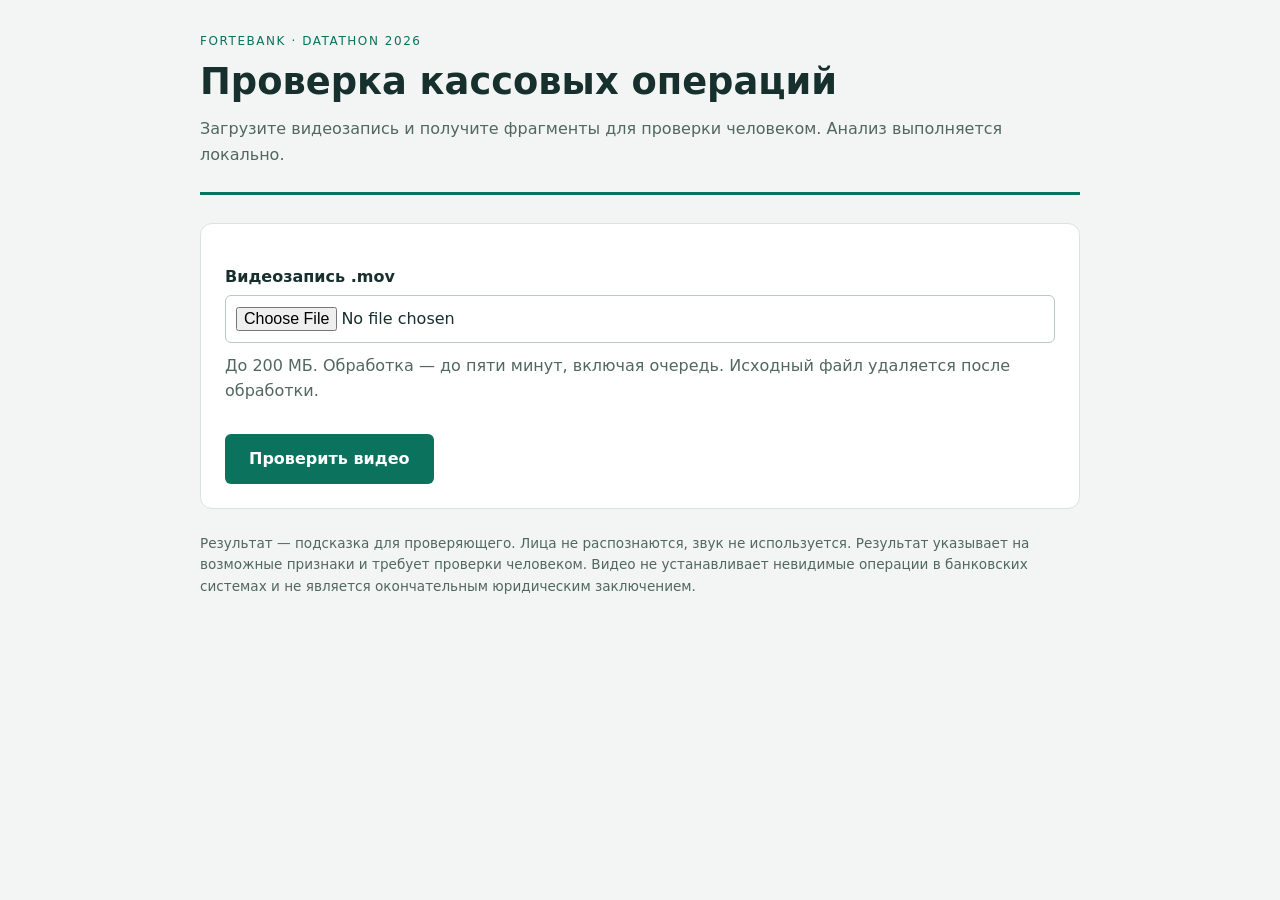
==== service/static/index.html @ 7c1fbc2e "Build mission validation and self-hosted video auditor foundation" ====
<!doctype html>
<html lang="ru">
<meta charset="utf-8">
<meta name="viewport" content="width=device-width,initial-scale=1">
<title>ForteBank · Проверка кассовых операций</title>
<style>
:root{font:16px/1.6 system-ui,sans-serif;color:#17302d;background:#f2f5f3}*{box-sizing:border-box}body{max-width:920px;margin:0 auto;padding:32px 20px}header{border-bottom:3px solid #0b725d;margin-bottom:28px;padding-bottom:14px}.eyebrow{font-size:.75rem;letter-spacing:.13em;text-transform:uppercase;color:#0b725d}h1{font-size:clamp(1.6rem,5vw,2.3rem);line-height:1.2;margin:9px 0 12px}h2{font-size:1.25rem}p{margin:10px 0}.muted{color:#526760}section{background:white;padding:24px;border:1px solid #d9e4dc;border-radius:12px;margin:18px 0}label{display:block;font-weight:600;margin:16px 0 6px}input{display:block;width:100%;font:inherit;padding:10px;border:1px solid #b7cbc1;border-radius:6px}button{font:inherit;font-weight:600;background:#0b725d;color:white;border:0;border-radius:6px;padding:12px 24px;margin-top:20px;cursor:pointer}button:disabled{background:#79988d;cursor:wait}.status{padding:16px;background:#eef5f1;border-left:4px solid #0b725d}.failed{border-color:#b23c34;background:#fff0ee}.event{border-top:1px solid #d9e4dc;padding-top:18px;margin-top:18px}.frames{display:flex;flex-wrap:wrap;gap:14px}figure{margin:0;flex:1;min-width:180px;max-width:310px}figure img{display:block;max-width:100%;border-radius:5px}figcaption{font-size:.85rem;color:#526760}footer{font-size:.85rem;color:#526760;margin-top:24px}[hidden]{display:none!important}
</style>
<header><div class="eyebrow">ForteBank · Datathon 2026</div><h1>Проверка кассовых операций</h1><p class="muted">Загрузите видеозапись и получите фрагменты для проверки человеком. Анализ выполняется локально.</p></header>
<section><form id="upload"><label for="file">Видеозапись .mov</label><input id="file" type="file" accept=".mov,video/quicktime" required><p class="muted">До 200 МБ. Обработка — до пяти минут, включая очередь. Исходный файл удаляется после обработки.</p><button id="submit" type="submit">Проверить видео</button></form></section>
<section id="result" hidden aria-live="polite"><div id="status" class="status"></div><div id="events"></div></section>
<footer>Результат — подсказка для проверяющего. Лица не распознаются, звук не используется. Результат указывает на возможные признаки и требует проверки человеком. Видео не устанавливает невидимые операции в банковских системах и не является окончательным юридическим заключением.</footer>
<script>
const form=document.getElementById('upload'),button=document.getElementById('submit'),statusBox=document.getElementById('status'),events=document.getElementById('events'),resultBox=document.getElementById('result');
const delay=ms=>new Promise(resolve=>setTimeout(resolve,ms));
function setStatus(message,failed=false){resultBox.hidden=false;statusBox.textContent=message;statusBox.className=failed?'status failed':'status';}
function node(tag,text,parent){const element=document.createElement(tag);element.textContent=text;parent.appendChild(element);return element;}
function seconds(value){const whole=Math.floor(value);return String(Math.floor(whole/60)).padStart(2,'0')+':'+String(whole%60).padStart(2,'0')+' ('+value.toFixed(1)+' с)';}
async function responseJson(response){let data;try{data=await response.json();}catch{throw new Error('Сервис вернул непонятный ответ.');}if(!response.ok){if(response.status===401)throw new Error('Проверьте ключ API.');if(response.status===503)throw new Error('Сервис занят или ещё не настроен. Повторите попытку позже.');throw new Error(typeof data.detail==='string'?data.detail:'Не удалось принять видео.');}return data;}
function showResult(data){if(data.status==='failed'){setStatus('Обработка не завершена: файл не удалось проанализировать в отведённое время. Это не означает отсутствие нарушения.',true);return;}setStatus(data.verdict==='violation'?'Обнаружены признаки возможных нарушений':'Нарушение не обнаружено. Результат ограничен возможностями текущей модели.');for(const event of data.violations){const card=node('article','',events);card.className='event';node('h2',event.type+' · '+seconds(event.timecode_sec),card);node('p',event.description,card);const frames=node('div','',card);frames.className='frames';for(const frame of event.evidence_frames){const figure=node('figure','',frames),image=document.createElement('img');image.src='data:image/jpeg;base64,'+frame.image_base64;image.alt='Кадр для проверки, '+seconds(frame.timestamp_sec);figure.appendChild(image);node('figcaption',seconds(frame.timestamp_sec),figure);}}}
form.addEventListener('submit',async event=>{event.preventDefault();button.disabled=true;events.replaceChildren();const video=document.getElementById('file').files[0];const started=Date.now();try{if(!video||!video.name.toLowerCase().endsWith('.mov'))throw new Error('Выберите видео в формате .mov.');if(video.size>200*1024*1024)throw new Error('Видео превышает 200 МБ.');const body=new FormData();body.append('file',video);setStatus('Видео загружается…');const accepted=await responseJson(await fetch('/ui/analyze',{method:'POST',body,signal:AbortSignal.timeout(300000)}));while(true){if(Date.now()-started>=300000)throw new Error('Время ожидания истекло. Анализ не считается завершённым.');setStatus('Видео обрабатывается локально… '+Math.floor((Date.now()-started)/1000)+' с');const remaining=300000-(Date.now()-started);const data=await responseJson(await fetch('/ui/jobs/'+encodeURIComponent(accepted.job_id),{cache:'no-store',signal:AbortSignal.timeout(Math.min(remaining,15000))}));if(data.status==='done'||data.status==='failed'){showResult(data);break;}await delay(1000);}}catch(error){setStatus(error.name==='TimeoutError'?'Время ожидания истекло. Обработка не подтверждена.':error.message,true);}finally{button.disabled=false;}});
</script>
</html>
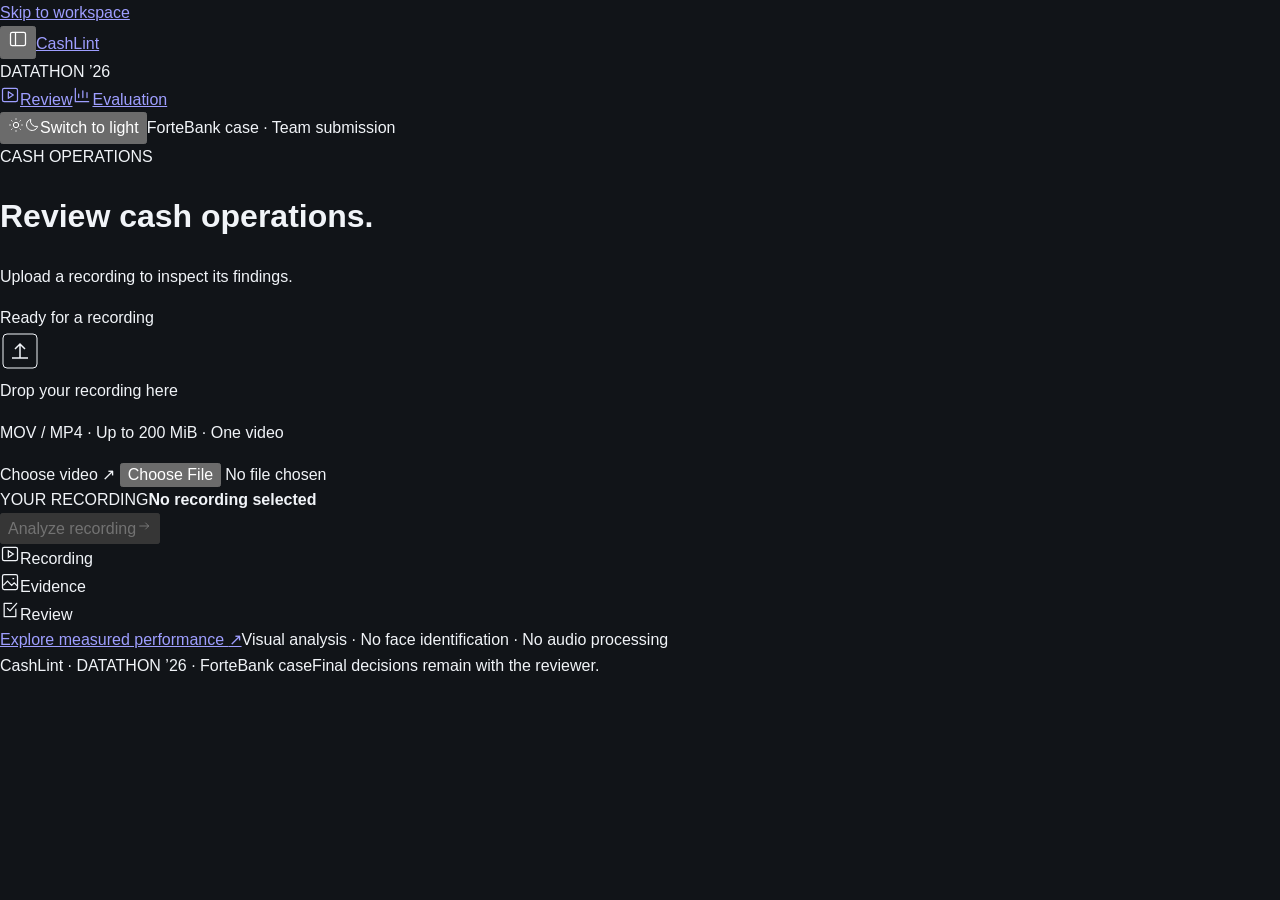
==== commit b812cc2b: "Publish code review snapshot of local video recognition service" ====
--- a/service/static/index.html
+++ b/service/static/index.html
@@ -1,23 +1,46 @@
 <!doctype html>
-<html lang="ru">
-<meta charset="utf-8">
-<meta name="viewport" content="width=device-width,initial-scale=1">
-<title>ForteBank · Проверка кассовых операций</title>
-<style>
-:root{font:16px/1.6 system-ui,sans-serif;color:#17302d;background:#f2f5f3}*{box-sizing:border-box}body{max-width:920px;margin:0 auto;padding:32px 20px}header{border-bottom:3px solid #0b725d;margin-bottom:28px;padding-bottom:14px}.eyebrow{font-size:.75rem;letter-spacing:.13em;text-transform:uppercase;color:#0b725d}h1{font-size:clamp(1.6rem,5vw,2.3rem);line-height:1.2;margin:9px 0 12px}h2{font-size:1.25rem}p{margin:10px 0}.muted{color:#526760}section{background:white;padding:24px;border:1px solid #d9e4dc;border-radius:12px;margin:18px 0}label{display:block;font-weight:600;margin:16px 0 6px}input{display:block;width:100%;font:inherit;padding:10px;border:1px solid #b7cbc1;border-radius:6px}button{font:inherit;font-weight:600;background:#0b725d;color:white;border:0;border-radius:6px;padding:12px 24px;margin-top:20px;cursor:pointer}button:disabled{background:#79988d;cursor:wait}.status{padding:16px;background:#eef5f1;border-left:4px solid #0b725d}.failed{border-color:#b23c34;background:#fff0ee}.event{border-top:1px solid #d9e4dc;padding-top:18px;margin-top:18px}.frames{display:flex;flex-wrap:wrap;gap:14px}figure{margin:0;flex:1;min-width:180px;max-width:310px}figure img{display:block;max-width:100%;border-radius:5px}figcaption{font-size:.85rem;color:#526760}footer{font-size:.85rem;color:#526760;margin-top:24px}[hidden]{display:none!important}
-</style>
-<header><div class="eyebrow">ForteBank · Datathon 2026</div><h1>Проверка кассовых операций</h1><p class="muted">Загрузите видеозапись и получите фрагменты для проверки человеком. Анализ выполняется локально.</p></header>
-<section><form id="upload"><label for="file">Видеозапись .mov</label><input id="file" type="file" accept=".mov,video/quicktime" required><p class="muted">До 200 МБ. Обработка — до пяти минут, включая очередь. Исходный файл удаляется после обработки.</p><button id="submit" type="submit">Проверить видео</button></form></section>
-<section id="result" hidden aria-live="polite"><div id="status" class="status"></div><div id="events"></div></section>
-<footer>Результат — подсказка для проверяющего. Лица не распознаются, звук не используется. Результат указывает на возможные признаки и требует проверки человеком. Видео не устанавливает невидимые операции в банковских системах и не является окончательным юридическим заключением.</footer>
-<script>
-const form=document.getElementById('upload'),button=document.getElementById('submit'),statusBox=document.getElementById('status'),events=document.getElementById('events'),resultBox=document.getElementById('result');
-const delay=ms=>new Promise(resolve=>setTimeout(resolve,ms));
-function setStatus(message,failed=false){resultBox.hidden=false;statusBox.textContent=message;statusBox.className=failed?'status failed':'status';}
-function node(tag,text,parent){const element=document.createElement(tag);element.textContent=text;parent.appendChild(element);return element;}
-function seconds(value){const whole=Math.floor(value);return String(Math.floor(whole/60)).padStart(2,'0')+':'+String(whole%60).padStart(2,'0')+' ('+value.toFixed(1)+' с)';}
-async function responseJson(response){let data;try{data=await response.json();}catch{throw new Error('Сервис вернул непонятный ответ.');}if(!response.ok){if(response.status===401)throw new Error('Проверьте ключ API.');if(response.status===503)throw new Error('Сервис занят или ещё не настроен. Повторите попытку позже.');throw new Error(typeof data.detail==='string'?data.detail:'Не удалось принять видео.');}return data;}
-function showResult(data){if(data.status==='failed'){setStatus('Обработка не завершена: файл не удалось проанализировать в отведённое время. Это не означает отсутствие нарушения.',true);return;}setStatus(data.verdict==='violation'?'Обнаружены признаки возможных нарушений':'Нарушение не обнаружено. Результат ограничен возможностями текущей модели.');for(const event of data.violations){const card=node('article','',events);card.className='event';node('h2',event.type+' · '+seconds(event.timecode_sec),card);node('p',event.description,card);const frames=node('div','',card);frames.className='frames';for(const frame of event.evidence_frames){const figure=node('figure','',frames),image=document.createElement('img');image.src='data:image/jpeg;base64,'+frame.image_base64;image.alt='Кадр для проверки, '+seconds(frame.timestamp_sec);figure.appendChild(image);node('figcaption',seconds(frame.timestamp_sec),figure);}}}
-form.addEventListener('submit',async event=>{event.preventDefault();button.disabled=true;events.replaceChildren();const video=document.getElementById('file').files[0];const started=Date.now();try{if(!video||!video.name.toLowerCase().endsWith('.mov'))throw new Error('Выберите видео в формате .mov.');if(video.size>200*1024*1024)throw new Error('Видео превышает 200 МБ.');const body=new FormData();body.append('file',video);setStatus('Видео загружается…');const accepted=await responseJson(await fetch('/ui/analyze',{method:'POST',body,signal:AbortSignal.timeout(300000)}));while(true){if(Date.now()-started>=300000)throw new Error('Время ожидания истекло. Анализ не считается завершённым.');setStatus('Видео обрабатывается локально… '+Math.floor((Date.now()-started)/1000)+' с');const remaining=300000-(Date.now()-started);const data=await responseJson(await fetch('/ui/jobs/'+encodeURIComponent(accepted.job_id),{cache:'no-store',signal:AbortSignal.timeout(Math.min(remaining,15000))}));if(data.status==='done'||data.status==='failed'){showResult(data);break;}await delay(1000);}}catch(error){setStatus(error.name==='TimeoutError'?'Время ожидания истекло. Обработка не подтверждена.':error.message,true);}finally{button.disabled=false;}});
-</script>
-</html>
+<html lang="en" data-theme="dark" data-sidebar="open">
+<head>
+<meta charset="utf-8"><meta name="viewport" content="width=device-width,initial-scale=1">
+<meta name="description" content="Evidence-led review of cash-handling video. DATATHON '26, ForteBank case.">
+<title>Review recording · CashLint</title>
+<script src="/static/theme.js"></script>
+<script src="/static/shell.js"></script>
+<link rel="stylesheet" href="/styles/tokens.css"><link rel="stylesheet" href="/static/workspace.css">
+<script src="/static/workspace.js" defer></script>
+<script src="/static/results.js" defer></script>
+<script src="/static/review.js" defer></script>
+</head>
+<body data-page="review" data-review-state="empty">
+<a class="skip-link" href="#main-content">Skip to workspace</a>
+<header class="topbar"><button id="sidebar-toggle" class="sidebar-toggle" type="button" aria-label="Toggle sidebar" aria-controls="workspace-sidebar" aria-expanded="true" title="Close sidebar"><svg width="20" height="20" viewBox="0 0 24 24" fill="none" aria-hidden="true"><rect x="3" y="4" width="18" height="16" rx="2" stroke="currentColor" stroke-width="1.5"/><path d="M9 4v16" stroke="currentColor" stroke-width="1.5"/></svg></button><a class="wordmark" href="/review" aria-label="CashLint review workspace">CashLint</a><div class="topbar-right"><span>DATATHON ’26</span></div></header>
+<aside class="sidebar" id="workspace-sidebar" aria-label="Workspace navigation"><nav><a class="nav-item active" href="/review" data-current-review aria-current="page"><svg class="nav-icon" width="20" height="20" viewBox="0 0 24 24" fill="none" aria-hidden="true"><rect x="3" y="4" width="18" height="16" rx="2" stroke="currentColor" stroke-width="1.5"/><path d="m10 8 6 4-6 4V8Z" stroke="currentColor" stroke-width="1.5" stroke-linejoin="round"/></svg>Review</a><a class="nav-item" href="/evaluation"><svg class="nav-icon" width="20" height="20" viewBox="0 0 24 24" fill="none" aria-hidden="true"><path d="M4 4v16h16M8 15v-4m5 4V7m5 8v-6" stroke="currentColor" stroke-width="1.5" stroke-linecap="round"/></svg>Evaluation</a></nav><div class="sidebar-bottom"><button class="theme-toggle" type="button" aria-label="Switch to light" title="Switch to light"><svg class="theme-sun" width="16" height="16" viewBox="0 0 24 24" fill="none" aria-hidden="true"><circle cx="12" cy="12" r="4" stroke="currentColor" stroke-width="1.5"/><path d="M12 2v2m0 16v2M2 12h2m16 0h2M5 5l1.5 1.5m11 11L19 19M5 19l1.5-1.5m11-11L19 5" stroke="currentColor" stroke-width="1.5"/></svg><svg class="theme-moon" width="16" height="16" viewBox="0 0 24 24" fill="none" aria-hidden="true"><path d="M20.5 14a8.5 8.5 0 0 1-10.5-10.5A8.5 8.5 0 1 0 20.5 14Z" stroke="currentColor" stroke-width="1.5" stroke-linejoin="round"/></svg><span class="theme-label">Switch to light</span></button><span class="sidebar-case">ForteBank case · Team submission</span></div></aside><button class="sidebar-backdrop" type="button" aria-label="Close sidebar" tabindex="-1" hidden></button>
+
+<main id="main-content">
+<div class="page-heading"><div><div class="eyebrow"><span class="accent-rule"></span> CASH OPERATIONS</div><h1>Review cash operations.</h1><p>Upload a recording to inspect its findings.</p></div><div class="page-meta"><span id="state-label" class="state-label">Ready for a recording</span><span id="job-reference" class="snapshot" hidden></span></div></div>
+<form id="upload" class="intake" novalidate>
+<div class="drop-zone" id="drop-zone">
+<svg width="40" height="40" viewBox="0 0 40 40" fill="none" aria-hidden="true"><rect x="3" y="3" width="34" height="34" rx="4" stroke="currentColor"/><path d="M20 27V13m-5 5 5-5 5 5M12 27h16" stroke="currentColor" stroke-width="1.5"/></svg>
+<div><label for="file" class="upload-label">Drop your recording here</label><p id="file-help">MOV / MP4 · Up to 200 MiB · One video</p></div><span class="browse-button" aria-hidden="true">Choose video <span>↗</span></span>
+<input id="file" type="file" accept=".mov,.mp4,video/quicktime,video/mp4" aria-label="Choose a recording" aria-describedby="file-help">
+</div>
+<div class="upload-actions"><div class="file-meta"><span class="small-label" id="file-label">YOUR RECORDING</span><strong id="file-detail">No recording selected</strong><span id="file-duration" class="muted"></span></div><div class="action-group"><button id="replace-recording" class="quiet-button" type="button" hidden>Change video</button><button class="primary-button" id="submit" type="submit" disabled><span id="submit-label">Analyze recording</span><svg width="16" height="16" viewBox="0 0 24 24" fill="none" aria-hidden="true"><path d="M5 12h14m-5-5 5 5-5 5" stroke="currentColor" stroke-width="1.5"/></svg></button></div></div>
+</form>
+<div id="job-status" class="job-status" role="status" aria-live="polite" hidden><span class="activity-mark" id="activity-mark" aria-hidden="true"></span><div class="status-copy"><strong id="job-status-title"></strong><p id="job-status-detail"></p><progress id="upload-progress" max="100" value="0" aria-label="Video upload progress" hidden></progress></div><span id="elapsed" aria-live="off"></span><button id="retry-result" class="quiet-button" type="button" hidden>Check again</button></div>
+<div id="result-summary" class="result-summary" hidden><div id="verdict" class="verdict" hidden></div><span class="result-scope">Verify against original evidence</span><p class="notice" id="analysis-note" hidden></p></div>
+<section class="workbench" id="workbench" aria-label="Recording and findings" hidden>
+<div class="viewer-column"><div class="viewer-panel">
+<div class="viewer-toolbar"><div class="viewer-tabs" role="tablist" aria-label="Media viewer"><button id="recording-tab" type="button" role="tab" aria-selected="true" aria-controls="video-shell">Recording</button><button id="evidence-tab" type="button" role="tab" aria-selected="false" aria-controls="evidence-inspector" disabled>Evidence <span id="evidence-total"></span></button></div><span id="viewer-source" class="small-label">LOCAL PLAYBACK</span></div>
+<div id="media-empty" class="media-empty"><svg width="48" height="48" viewBox="0 0 48 48" fill="none" aria-hidden="true"><rect x="5" y="7" width="38" height="34" rx="3" stroke="currentColor"/><path d="m20 17 12 7-12 7V17Z" stroke="currentColor" stroke-width="1.5"/></svg><h2 id="media-empty-title">The recording stays here.</h2><p id="media-empty-copy">Preview your video while analysis runs.</p><button class="quiet-button" id="attach-recording" type="button" hidden>Select original for playback</button></div>
+<input class="sr-only" id="source-file" type="file" accept=".mov,.mp4,video/quicktime,video/mp4" aria-label="Select original recording for local playback">
+<div class="video-shell" id="video-shell" role="tabpanel" aria-labelledby="recording-tab" hidden><video id="video" controls muted playsinline preload="metadata" aria-label="Selected source recording"></video></div>
+<section class="evidence-inspector" id="evidence-inspector" role="tabpanel" aria-labelledby="evidence-tab" hidden><button class="inspector-image" id="inspect-frame" type="button" aria-label="Enlarge selected original evidence"><img id="selected-frame" alt=""></button><div id="frame-error" class="frame-error" role="status" hidden>Evidence image could not be displayed. Try another frame or inspect the original recording.</div><div class="frame-controls"><button id="prev-frame" class="icon-button" type="button" aria-label="Previous evidence frame">←</button><span id="frame-position">—</span><button id="next-frame" class="icon-button" type="button" aria-label="Next evidence frame">→</button><span id="selected-time" class="inspector-time">—</span></div><div id="frame-picker" class="frame-picker" aria-label="Evidence frames for the selected finding"></div></section>
+<div class="video-caption"><span id="video-file-name">Source recording</span><span id="video-clock">00:00</span></div>
+</div><p class="media-note" id="playback-note" hidden></p><p class="notice compact" id="playback-error" hidden>Local playback is unavailable in this browser. Original evidence frames remain available.</p><p id="selected-caption" class="inspector-caption" hidden></p><div class="timeline-header" id="timeline-header" hidden><span class="small-label">REPORTED MOMENTS</span></div><div class="event-timeline" id="event-timeline" aria-label="Reported event timestamps" hidden></div></div>
+<div class="findings-panel"><div class="findings-heading"><div><span class="small-label">FINDINGS</span><span class="count-badge" id="event-count">—</span></div><div class="event-navigation"><button class="icon-button" id="prev-event" type="button" aria-label="Previous finding" disabled>←</button><span id="event-position">—</span><button class="icon-button" id="next-event" type="button" aria-label="Next finding" disabled>→</button></div></div><div id="findings-empty" class="findings-empty"><span class="empty-line" aria-hidden="true"></span><h2 id="findings-empty-title">Findings appear here.</h2><p id="findings-empty-copy">Analyze the recording to see reported events.</p><div class="finding-fields"><span>Timecode</span><span>Observation</span><span>Source</span></div></div><div id="events"></div></div>
+</section>
+<section class="intake-guide" id="intake-guide" aria-label="How review works"><div><span class="stage-label"><svg width="20" height="20" viewBox="0 0 24 24" fill="none" aria-hidden="true"><rect x="3" y="4" width="18" height="16" rx="2" stroke="currentColor" stroke-width="1.5"/><path d="m10 8 6 4-6 4V8Z" stroke="currentColor" stroke-width="1.5"/></svg><span class="small-label">Recording</span></span></div><div><span class="stage-label"><svg width="20" height="20" viewBox="0 0 24 24" fill="none" aria-hidden="true"><rect x="3" y="3" width="18" height="18" rx="2" stroke="currentColor" stroke-width="1.5"/><path d="m4 16 5-5 5 5 3-3 4 4M15 8h2" stroke="currentColor" stroke-width="1.5"/></svg><span class="small-label">Evidence</span></span></div><div><span class="stage-label"><svg width="20" height="20" viewBox="0 0 24 24" fill="none" aria-hidden="true"><path d="M14 4H5v16h14v-9M9 10l3 3 8-9" stroke="currentColor" stroke-width="1.5" stroke-linecap="round" stroke-linejoin="round"/></svg><span class="small-label">Review</span></span></div></section>
+<section class="recommendation" id="recommendation" hidden aria-labelledby="recommendation-title"><div><div class="eyebrow" id="recommendation-label">NEXT ACTION</div><h2 id="recommendation-title"></h2><p id="recommendation-copy"></p></div><button class="quiet-button" id="new-recording" type="button">Review another video <span aria-hidden="true">↗</span></button></section>
+<div class="page-secondary"><a href="/evaluation" class="text-link">Explore measured performance <span aria-hidden="true">↗</span></a><span>Visual analysis · No face identification · No audio processing</span></div>
+<footer><span>CashLint · DATATHON ’26 · ForteBank case</span><span>Final decisions remain with the reviewer.</span></footer></main><dialog id="frame-dialog" aria-labelledby="frame-dialog-title"><div class="dialog-top"><h2 id="frame-dialog-title">Original evidence</h2><button id="close-dialog" type="button" class="quiet-button">Close <span aria-hidden="true">×</span></button></div><img id="expanded-frame" alt=""><p id="expanded-caption"></p></dialog>
+</body></html>
--- a/styles/tokens.css
+++ b/styles/tokens.css
@@ -0,0 +1,110 @@
+/* DATATHON '26 · ForteBank case
+ * Accent: Forte Magenta, https://forte.kz/en/logo (#A31551).
+ * All fonts are bundled locally; figures use tabular numerals.
+ */
+@font-face {
+  font-family: "IBM Plex Sans";
+  src: url("/static/fonts/ibm-plex-sans.woff2") format("woff2");
+  font-style: normal;
+  font-weight: 100 700;
+  font-display: swap;
+}
+@font-face {
+  font-family: "Space Grotesk";
+  src: url("/static/fonts/space-grotesk.woff2") format("woff2");
+  font-style: normal;
+  font-weight: 300 700;
+  font-display: swap;
+}
+:root {
+  --neutral-0: #ffffff;
+  --neutral-50: #fafaf9;
+  --neutral-100: #f3f3f1;
+  --neutral-200: #e4e4e1;
+  --neutral-300: #cdceca;
+  --neutral-400: #a1a39e;
+  --neutral-500: #626960;
+  --neutral-600: #4b534b;
+  --neutral-700: #40443e;
+  --neutral-800: #292d27;
+  --neutral-900: #181c17;
+  --accent: #a31551;
+  --accent-ink: var(--accent);
+  --accent-soft: #f7e9ef;
+  --accent-fill: var(--accent);
+  --on-accent: #ffffff;
+  --media-bg: #090b0d;
+  --media-text: #cdd3da;
+  --font-body: "IBM Plex Sans", Arial, sans-serif;
+  --font-heading: "Space Grotesk", "IBM Plex Sans", Arial, sans-serif;
+  --text-body: 1rem;
+  --text-ui: 0.9375rem;
+  --text-small: 0.875rem;
+  --text-caption: 0.8125rem;
+  --space-0: 0;
+  --space-1: 8px;
+  --space-2: 16px;
+  --space-3: 24px;
+  --space-4: 32px;
+  --space-5: 40px;
+  --space-6: 48px;
+  --space-7: 56px;
+  --space-8: 64px;
+  --radius-sm: 2px;
+  --radius-md: 4px;
+  --radius-lg: 6px;
+  --border: 1px solid var(--neutral-200);
+  --surface: var(--neutral-0);
+  --canvas: var(--neutral-50);
+  --text: var(--neutral-900);
+  --muted: var(--neutral-600);
+  --rule: var(--neutral-900);
+  --focus-ring: var(--neutral-600);
+  --matrix-slate: #718093;
+}
+/* Dark mode uses a lighter pink for readable text and chart marks.
+ * Light mode retains Forte Magenta. Each theme has one shared accent.
+ */
+:root[data-theme="dark"] {
+  color-scheme: dark;
+  --neutral-0: #191d22;
+  --neutral-50: #111418;
+  --neutral-100: #20252b;
+  --neutral-200: #333b44;
+  --neutral-300: #4b5662;
+  --neutral-400: #8794a2;
+  --neutral-500: #b1bdcb;
+  --neutral-600: #c4cdd7;
+  --neutral-700: #d3dce5;
+  --neutral-800: #e3e9ef;
+  --neutral-900: #f1f4f8;
+  --accent: #d27aa3;
+  --accent-ink: var(--accent);
+  --accent-soft: #2e1b24;
+  --on-accent: var(--neutral-50);
+  --matrix-slate: #8794a2;
+  --rule: var(--neutral-300);
+}
+*, *::before, *::after { box-sizing: border-box; }
+html {
+  font-size: 100%;
+  font-family: var(--font-body);
+  font-variant-numeric: tabular-nums lining-nums;
+  font-feature-settings: "tnum" 1, "lnum" 1;
+}
+:root[data-theme="light"] { color-scheme: light; }
+body {
+  margin: 0;
+  color: var(--text);
+  background: var(--canvas);
+  font-size: var(--text-body);
+  font-weight: 450;
+  line-height: 1.6;
+}
+button, input, select { font: inherit; font-variant-numeric: tabular-nums; }
+button, a, input, select, summary { -webkit-tap-highlight-color: transparent; }
+:focus-visible { outline: 2px solid var(--focus-ring); outline-offset: 4px; }
+[hidden] { display: none !important; }
+@media (prefers-reduced-motion: reduce) {
+  *, *::before, *::after { animation: none !important; transition: none !important; scroll-behavior: auto !important; }
+}
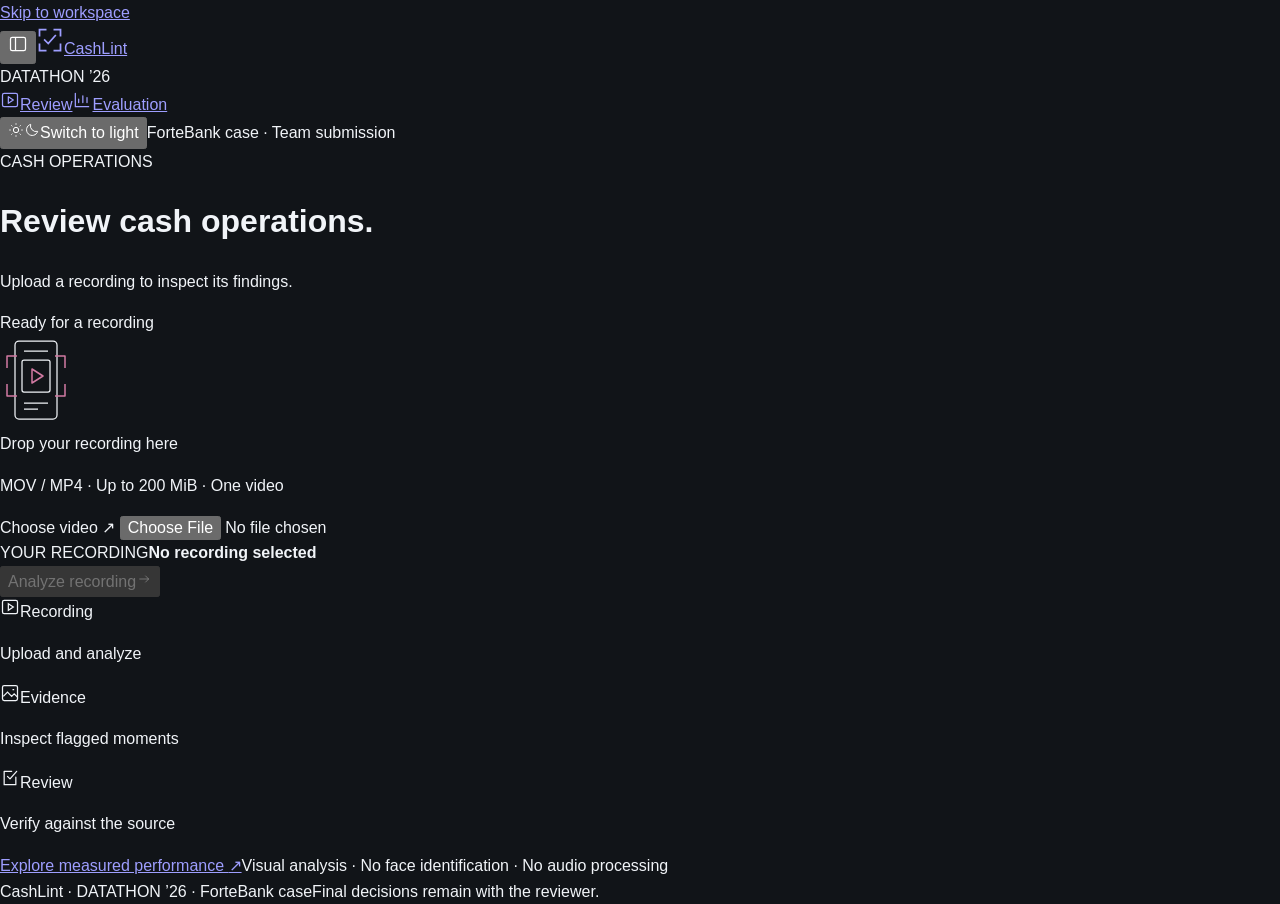
==== commit dc8ac808: "Publish current solution and recognition recovery handoff" ====
--- a/service/static/index.html
+++ b/service/static/index.html
@@ -6,21 +6,21 @@
 <title>Review recording · CashLint</title>
 <script src="/static/theme.js"></script>
 <script src="/static/shell.js"></script>
-<link rel="stylesheet" href="/styles/tokens.css"><link rel="stylesheet" href="/static/workspace.css">
+<link rel="stylesheet" href="/styles/tokens.css"><link rel="stylesheet" href="/static/workspace.css?v=20261018-identity">
 <script src="/static/workspace.js" defer></script>
 <script src="/static/results.js" defer></script>
 <script src="/static/review.js" defer></script>
 </head>
 <body data-page="review" data-review-state="empty">
 <a class="skip-link" href="#main-content">Skip to workspace</a>
-<header class="topbar"><button id="sidebar-toggle" class="sidebar-toggle" type="button" aria-label="Toggle sidebar" aria-controls="workspace-sidebar" aria-expanded="true" title="Close sidebar"><svg width="20" height="20" viewBox="0 0 24 24" fill="none" aria-hidden="true"><rect x="3" y="4" width="18" height="16" rx="2" stroke="currentColor" stroke-width="1.5"/><path d="M9 4v16" stroke="currentColor" stroke-width="1.5"/></svg></button><a class="wordmark" href="/review" aria-label="CashLint review workspace">CashLint</a><div class="topbar-right"><span>DATATHON ’26</span></div></header>
+<header class="topbar"><button id="sidebar-toggle" class="sidebar-toggle" type="button" aria-label="Toggle sidebar" aria-controls="workspace-sidebar" aria-expanded="true" title="Close sidebar"><svg width="20" height="20" viewBox="0 0 24 24" fill="none" aria-hidden="true"><rect x="3" y="4" width="18" height="16" rx="2" stroke="currentColor" stroke-width="1.5"/><path d="M9 4v16" stroke="currentColor" stroke-width="1.5"/></svg></button><a class="wordmark" href="/review" aria-label="CashLint review workspace"><svg class="brand-mark" width="28" height="28" viewBox="0 0 32 32" fill="none" aria-hidden="true"><path d="M12 4H4v8m16-8h8v8M4 20v8h8m16-8v8h-8" stroke="currentColor" stroke-width="2"/><path d="m10 16 4 4 8-9" stroke="currentColor" stroke-width="2" stroke-linecap="square" stroke-linejoin="miter"/></svg><span>CashLint</span></a><div class="topbar-right"><span>DATATHON ’26</span></div></header>
 <aside class="sidebar" id="workspace-sidebar" aria-label="Workspace navigation"><nav><a class="nav-item active" href="/review" data-current-review aria-current="page"><svg class="nav-icon" width="20" height="20" viewBox="0 0 24 24" fill="none" aria-hidden="true"><rect x="3" y="4" width="18" height="16" rx="2" stroke="currentColor" stroke-width="1.5"/><path d="m10 8 6 4-6 4V8Z" stroke="currentColor" stroke-width="1.5" stroke-linejoin="round"/></svg>Review</a><a class="nav-item" href="/evaluation"><svg class="nav-icon" width="20" height="20" viewBox="0 0 24 24" fill="none" aria-hidden="true"><path d="M4 4v16h16M8 15v-4m5 4V7m5 8v-6" stroke="currentColor" stroke-width="1.5" stroke-linecap="round"/></svg>Evaluation</a></nav><div class="sidebar-bottom"><button class="theme-toggle" type="button" aria-label="Switch to light" title="Switch to light"><svg class="theme-sun" width="16" height="16" viewBox="0 0 24 24" fill="none" aria-hidden="true"><circle cx="12" cy="12" r="4" stroke="currentColor" stroke-width="1.5"/><path d="M12 2v2m0 16v2M2 12h2m16 0h2M5 5l1.5 1.5m11 11L19 19M5 19l1.5-1.5m11-11L19 5" stroke="currentColor" stroke-width="1.5"/></svg><svg class="theme-moon" width="16" height="16" viewBox="0 0 24 24" fill="none" aria-hidden="true"><path d="M20.5 14a8.5 8.5 0 0 1-10.5-10.5A8.5 8.5 0 1 0 20.5 14Z" stroke="currentColor" stroke-width="1.5" stroke-linejoin="round"/></svg><span class="theme-label">Switch to light</span></button><span class="sidebar-case">ForteBank case · Team submission</span></div></aside><button class="sidebar-backdrop" type="button" aria-label="Close sidebar" tabindex="-1" hidden></button>
 
 <main id="main-content">
 <div class="page-heading"><div><div class="eyebrow"><span class="accent-rule"></span> CASH OPERATIONS</div><h1>Review cash operations.</h1><p>Upload a recording to inspect its findings.</p></div><div class="page-meta"><span id="state-label" class="state-label">Ready for a recording</span><span id="job-reference" class="snapshot" hidden></span></div></div>
 <form id="upload" class="intake" novalidate>
 <div class="drop-zone" id="drop-zone">
-<svg width="40" height="40" viewBox="0 0 40 40" fill="none" aria-hidden="true"><rect x="3" y="3" width="34" height="34" rx="4" stroke="currentColor"/><path d="M20 27V13m-5 5 5-5 5 5M12 27h16" stroke="currentColor" stroke-width="1.5"/></svg>
+<svg width="72" height="88" viewBox="0 0 72 88" fill="none" aria-hidden="true"><rect x="15" y="5" width="42" height="78" rx="4" stroke="currentColor" stroke-width="1.25"/><path d="M24 15h24M24 67h24M24 73h14" stroke="currentColor" stroke-width="1.25"/><rect x="22" y="24" width="28" height="32" rx="2" stroke="currentColor" stroke-width="1.25"/><path d="m32 33 11 7-11 7V33ZM7 32v-12h10m38 0h10v12M7 48v12h10m38 0h10V48" stroke="var(--accent)" stroke-width="1.5" stroke-linejoin="round"/></svg>
 <div><label for="file" class="upload-label">Drop your recording here</label><p id="file-help">MOV / MP4 · Up to 200 MiB · One video</p></div><span class="browse-button" aria-hidden="true">Choose video <span>↗</span></span>
 <input id="file" type="file" accept=".mov,.mp4,video/quicktime,video/mp4" aria-label="Choose a recording" aria-describedby="file-help">
 </div>
@@ -39,7 +39,8 @@
 </div><p class="media-note" id="playback-note" hidden></p><p class="notice compact" id="playback-error" hidden>Local playback is unavailable in this browser. Original evidence frames remain available.</p><p id="selected-caption" class="inspector-caption" hidden></p><div class="timeline-header" id="timeline-header" hidden><span class="small-label">REPORTED MOMENTS</span></div><div class="event-timeline" id="event-timeline" aria-label="Reported event timestamps" hidden></div></div>
 <div class="findings-panel"><div class="findings-heading"><div><span class="small-label">FINDINGS</span><span class="count-badge" id="event-count">—</span></div><div class="event-navigation"><button class="icon-button" id="prev-event" type="button" aria-label="Previous finding" disabled>←</button><span id="event-position">—</span><button class="icon-button" id="next-event" type="button" aria-label="Next finding" disabled>→</button></div></div><div id="findings-empty" class="findings-empty"><span class="empty-line" aria-hidden="true"></span><h2 id="findings-empty-title">Findings appear here.</h2><p id="findings-empty-copy">Analyze the recording to see reported events.</p><div class="finding-fields"><span>Timecode</span><span>Observation</span><span>Source</span></div></div><div id="events"></div></div>
 </section>
-<section class="intake-guide" id="intake-guide" aria-label="How review works"><div><span class="stage-label"><svg width="20" height="20" viewBox="0 0 24 24" fill="none" aria-hidden="true"><rect x="3" y="4" width="18" height="16" rx="2" stroke="currentColor" stroke-width="1.5"/><path d="m10 8 6 4-6 4V8Z" stroke="currentColor" stroke-width="1.5"/></svg><span class="small-label">Recording</span></span></div><div><span class="stage-label"><svg width="20" height="20" viewBox="0 0 24 24" fill="none" aria-hidden="true"><rect x="3" y="3" width="18" height="18" rx="2" stroke="currentColor" stroke-width="1.5"/><path d="m4 16 5-5 5 5 3-3 4 4M15 8h2" stroke="currentColor" stroke-width="1.5"/></svg><span class="small-label">Evidence</span></span></div><div><span class="stage-label"><svg width="20" height="20" viewBox="0 0 24 24" fill="none" aria-hidden="true"><path d="M14 4H5v16h14v-9M9 10l3 3 8-9" stroke="currentColor" stroke-width="1.5" stroke-linecap="round" stroke-linejoin="round"/></svg><span class="small-label">Review</span></span></div></section>
+<section class="intake-guide" id="intake-guide" aria-label="How review works"><div><span class="stage-label"><svg width="20" height="20" viewBox="0 0 24 24" fill="none" aria-hidden="true"><rect x="3" y="4" width="18" height="16" rx="2" stroke="currentColor" stroke-width="1.5"/><path d="m10 8 6 4-6 4V8Z" stroke="currentColor" stroke-width="1.5"/></svg><span class="small-label">Recording</span></span><p>Upload and analyze</p></div><div><span class="stage-label"><svg width="20" height="20" viewBox="0 0 24 24" fill="none" aria-hidden="true"><rect x="3" y="3" width="18" height="18" rx="2" stroke="currentColor" stroke-width="1.5"/><path d="m4 16 5-5 5 5 3-3 4 4M15 8h2" stroke="currentColor" stroke-width="1.5"/></svg><span class="small-label">Evidence</span></span><p>Inspect flagged moments</p></div><div><span class="stage-label"><svg width="20" height="20" viewBox="0 0 24 24" fill="none" aria-hidden="true"><path d="M14 4H5v16h14v-9M9 10l3 3 8-9" stroke="currentColor" stroke-width="1.5" stroke-linecap="round" stroke-linejoin="round"/></svg><span class="small-label">Review</span></span><p>Verify against the source</p></div></section>
+
 <section class="recommendation" id="recommendation" hidden aria-labelledby="recommendation-title"><div><div class="eyebrow" id="recommendation-label">NEXT ACTION</div><h2 id="recommendation-title"></h2><p id="recommendation-copy"></p></div><button class="quiet-button" id="new-recording" type="button">Review another video <span aria-hidden="true">↗</span></button></section>
 <div class="page-secondary"><a href="/evaluation" class="text-link">Explore measured performance <span aria-hidden="true">↗</span></a><span>Visual analysis · No face identification · No audio processing</span></div>
 <footer><span>CashLint · DATATHON ’26 · ForteBank case</span><span>Final decisions remain with the reviewer.</span></footer></main><dialog id="frame-dialog" aria-labelledby="frame-dialog-title"><div class="dialog-top"><h2 id="frame-dialog-title">Original evidence</h2><button id="close-dialog" type="button" class="quiet-button">Close <span aria-hidden="true">×</span></button></div><img id="expanded-frame" alt=""><p id="expanded-caption"></p></dialog>
